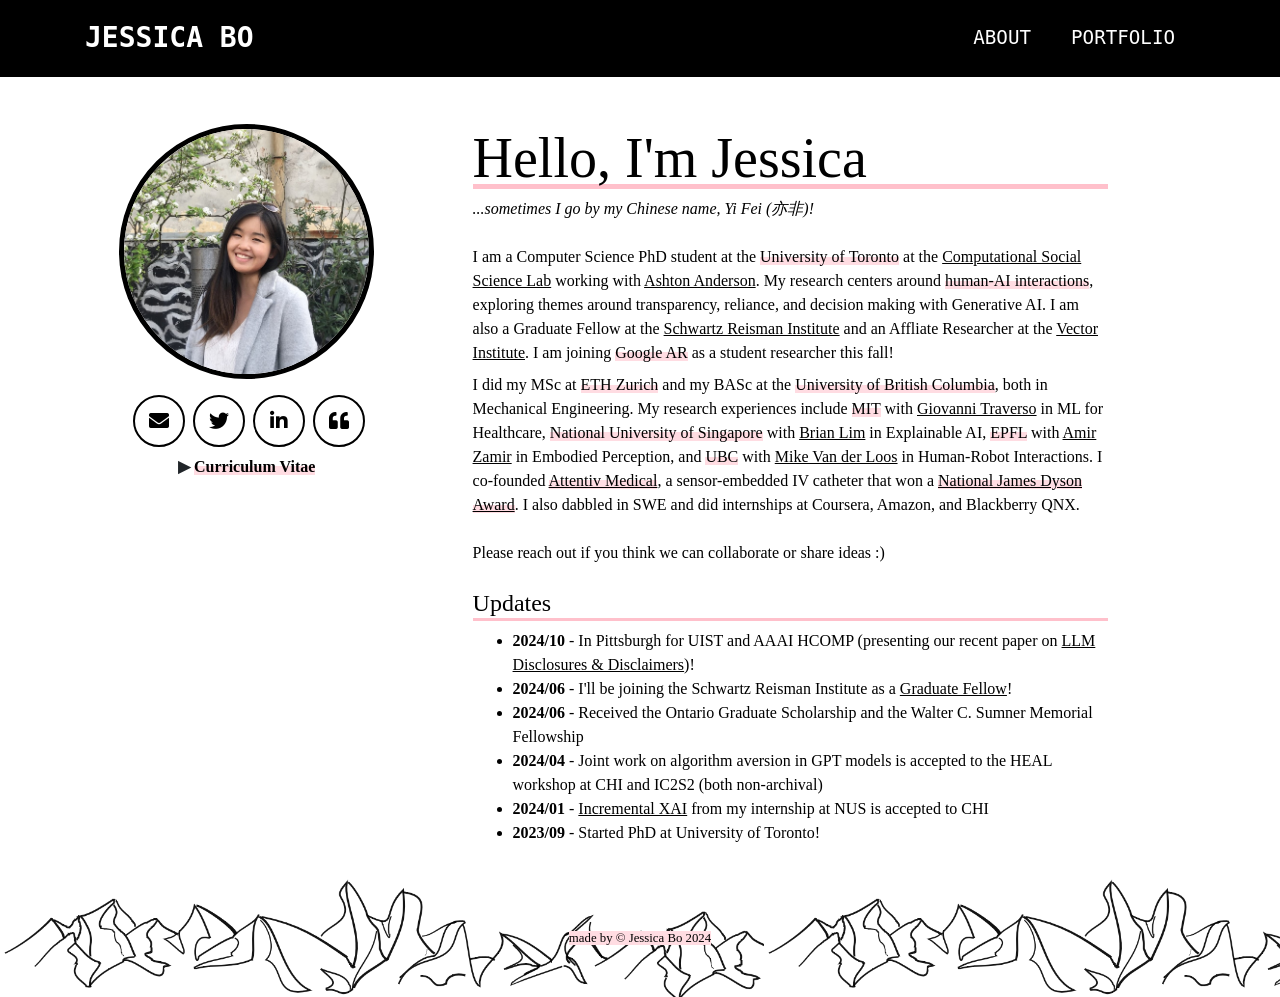
==== index.html @ 24fd4475 "adding HCOMP" ====
<!DOCTYPE html>
<html lang="en">

<head>

  <meta charset="utf-8">
  <meta name="viewport" content="width=device-width, initial-scale=1, shrink-to-fit=no">
  <meta property='og:title' content="Jessica Bo | Personal Website"/>
  <meta property='og:image' content="img/mountains_preview.png"/>

  <title>Jessica Bo</title>
  <meta content="" name="descriptison">
  <meta content="" name="keywords">

  <!-- Custom fonts for this theme -->
  <link href="vendor/fontawesome-free/css/all.min.css" rel="stylesheet" type="text/css">
  <link href="https://fonts.googleapis.com/css?family=Dosis:400,700" rel="stylesheet" type="text/css">
  <link href="https://fonts.googleapis.com/css?family=Montserrat:400,700" rel="stylesheet" type="text/css">
  <link href="https://fonts.googleapis.com/css?family=Lato:400,700,400italic,700italic" rel="stylesheet" type="text/css">

  <!-- Favicons -->
  <link rel="shortcut icon" href="favicon.ico" type="image/x-icon">
  <link rel="icon" href="favicon.ico" type="image/x-icon">

  <!-- Theme CSS -->
  <link href="css/freelancer.css" rel="stylesheet">

</head>

<body id="page-top">

  <!-- Navigation -->
  <nav class="navbar navbar-expand-lg bg-secondary text-uppercase fixed-top" id="mainNav">
    <div class="container">
      <a class="navbar-brand js-scroll-trigger" href="index.html">Jessica Bo</a>
      <button class="navbar-toggler navbar-toggler-right text-uppercase bg-secondary text-white rounded" type="button" data-toggle="collapse" data-target="#navbarResponsive" aria-controls="navbarResponsive" aria-expanded="false" aria-label="Toggle navigation">
        Menu
        <i class="fas fa-bars"></i>
      </button>
      <div class="collapse navbar-collapse" id="navbarResponsive">
        <ul class="navbar-nav ml-auto">
          <li class="nav-item mx-0 mx-lg-1">
            <a class="nav-link py-3 px-0 px-lg-3 rounded js-scroll-trigger large" href="index.html">About</a>
          </li>
          <li class="nav-item mx-0 mx-lg-1">
            <a class="nav-link py-3 px-0 px-lg-3 rounded js-scroll-trigger large" href="portfolio.html">Portfolio</a>
          </li>
        </ul>
      </div>
    </div>
  </nav>

  <!-- Masthead -->
  <header class="masthead bg-primary text-center">
    <div class="container">
      <div class="row">
        <div class="col-md-3 element">
          <!-- Masthead Avatar Image -->
          <img class="masthead-avatar img-fluid rounded-circle mb-2" src="img/jessica.JPG" alt="">

          <div class="mt-2 mb-1 text-center">
            <a class="btn btn-outline-primary btn-social ml-1 mb-1" href="mailto:jbo@cs.toronto.edu">
              <i class="fas fa-envelope"></i>
            </a>
            <a class="btn btn-outline-primary btn-social ml-1 mb-1" href="https://twitter.com/jbo_twt", target="blank">
              <i class="fab fa-fw fa-twitter"></i>
            </a>
            <a class="btn btn-outline-primary btn-social ml-1 mb-1" href="https://www.linkedin.com/in/jessica-bo/" target="_blank">
              <i class="fab fa-fw fa-linkedin-in"></i>
            </a>
            <a class="btn btn-outline-primary btn-social ml-1 mb-1" href="https://scholar.google.com/citations?user=fTKVUJsAAAAJ&hl=en" target="_blank">
              <i class="fa fa-quote-left"></i>
            </a>
<!--             <a class="btn btn-outline-primary btn-social ml-1 mb-1" href="https://github.com/jessica-bo" target="_blank">
              <i class="fab fa-github"></i>
            </a> -->
 <!--            <a class="btn btn-outline-primary btn-social ml-1 mb-1" href="https://www.youtube.com/channel/UCHhxFUDgcFTMIKTqSRzRgJA" target="_blank">
              <i class="fab fa-youtube"></i>
            </a> -->
          </div>

          <div class="mb-2 font-weight-bold"> ▶ 
            <a href="documents/Jessica_YiFei_Bo_CV.pdf" target="_blank">
              <highlight>Curriculum Vitae</highlight>
            </a>
          </div>

        </div>


        <div class="col-md-7 element text-left text-black">
          <h2 class="masthead-heading mt-2">Hello, I'm Jessica </h2>
          <p><i>...sometimes I go by my Chinese name, Yi Fei (亦非)!</i></p>

          <p class="mt-4"> I am a Computer Science PhD student at the <highlight>University of Toronto</highlight> at the <a href="https://csslab.cs.toronto.edu/" target="blank" class="font-underline">Computational Social Science Lab</a> working with <a href="https://www.cs.toronto.edu/~ashton/" target="_blank" class="font-underline">Ashton Anderson</a>. My research centers around <highlight>human-AI interactions</highlight>, exploring themes around transparency, reliance, and decision making with Generative AI. I am also a Graduate Fellow at the <a href="https://srinstitute.utoronto.ca/" target="blank" class="font-underline">Schwartz Reisman Institute</a> and an Affliate Researcher at the <a href="https://vectorinstitute.ai/" target="blank" class="font-underline">Vector Institute</a>. I am joining <highlight>Google AR</highlight> as a student researcher this fall!

          <p >I did my MSc at <highlight>ETH Zurich</highlight> and my BASc at the <highlight>University of British Columbia</highlight>, both in Mechanical Engineering. My research experiences include <highlight>MIT</highlight> with <a href="https://meche.mit.edu/people/faculty/cgt20@mit.edu" target="_blank" class="font-underline">Giovanni Traverso</a> in ML for Healthcare, <highlight>National University of Singapore</highlight> with <a href="https://www.brianlim.net/" target="_blank" class="font-underline">Brian Lim</a> in Explainable AI, <highlight>EPFL</highlight> with <a href="https://vilab.epfl.ch/" target="_blank" class="font-underline">Amir Zamir</a> in Embodied Perception, and <highlight>UBC</highlight> with <a href="https://caris.mech.ubc.ca/" class="font-underline">Mike Van der Loos</a> in Human-Robot Interactions. 
           I co-founded <a href="https://www.attentivmedical.com/" target="_blank" class="font-underline"><highlight>Attentiv Medical</highlight></a>, a sensor-embedded IV catheter that won a <a href="https://www.dysoncanada.ca/en/newsroom/overview/press-release/2020-james-dyson-award-winner" target="_blank" class="font-underline"><highlight>National James Dyson Award</highlight></a>. 
          I also dabbled in SWE and did internships at Coursera, Amazon, and Blackberry QNX.</p>

          <p class="mt-4"> Please reach out if you think we can collaborate or share ideas :)</p>


          <div>
            <h3 class="masthead-subheading mt-4">Updates</h3>
              <ul>
                <li><b>2024/10</b> - In Pittsburgh for UIST and AAAI HCOMP (presenting our recent paper on <a href="https://papers.ssrn.com/sol3/papers.cfm?abstract_id=4940162" target="blank" class="font-underline">LLM Disclosures & Disclaimers</a>)!</li>
                <li><b>2024/06</b> - I'll be joining the Schwartz Reisman Institute as a <a href="https://srinstitute.utoronto.ca/news/sri-announces-2024-fellowship-recipients" target="blank" class="font-underline">Graduate Fellow</a>!</li>
                <li><b>2024/06</b> - Received the Ontario Graduate Scholarship and the Walter C. Sumner Memorial Fellowship</li>
                <li><b>2024/04</b> - Joint work on algorithm aversion in GPT models is accepted to the HEAL workshop at CHI and IC2S2 (both non-archival)</li>
                <li><b>2024/01</b> - <a href="documents/incrementalXAI.pdf" target="_blank" class="font-underline">Incremental XAI</a> from my internship at NUS is accepted to CHI</li>
                <li><b>2023/09</b> - Started PhD at University of Toronto!</li>
              </ul>
          </div>

        </div>

      </div>
    </div>
  </header>

  <!-- Copyright Section -->
  <section class="copyright text-center">
    <div class="pt-5 pb-5" style="background-image: url('img/mountains.png'); background-size: contain, cover; background-repeat: repeat-x;">
      <small class="mt-5"><fulllight>made by © Jessica Bo 2024</fulllight></small>
    </div>
  </section>

  <!-- Bootstrap core JavaScript -->
  <script src="vendor/jquery/jquery.min.js"></script>
  <script src="vendor/bootstrap/js/bootstrap.bundle.min.js"></script>

  <!-- Plugin JavaScript -->
  <script src="vendor/jquery-easing/jquery.easing.min.js"></script>

  <!-- Custom scripts for this template -->
  <script src="js/freelancer.min.js"></script>

</body>

</html>
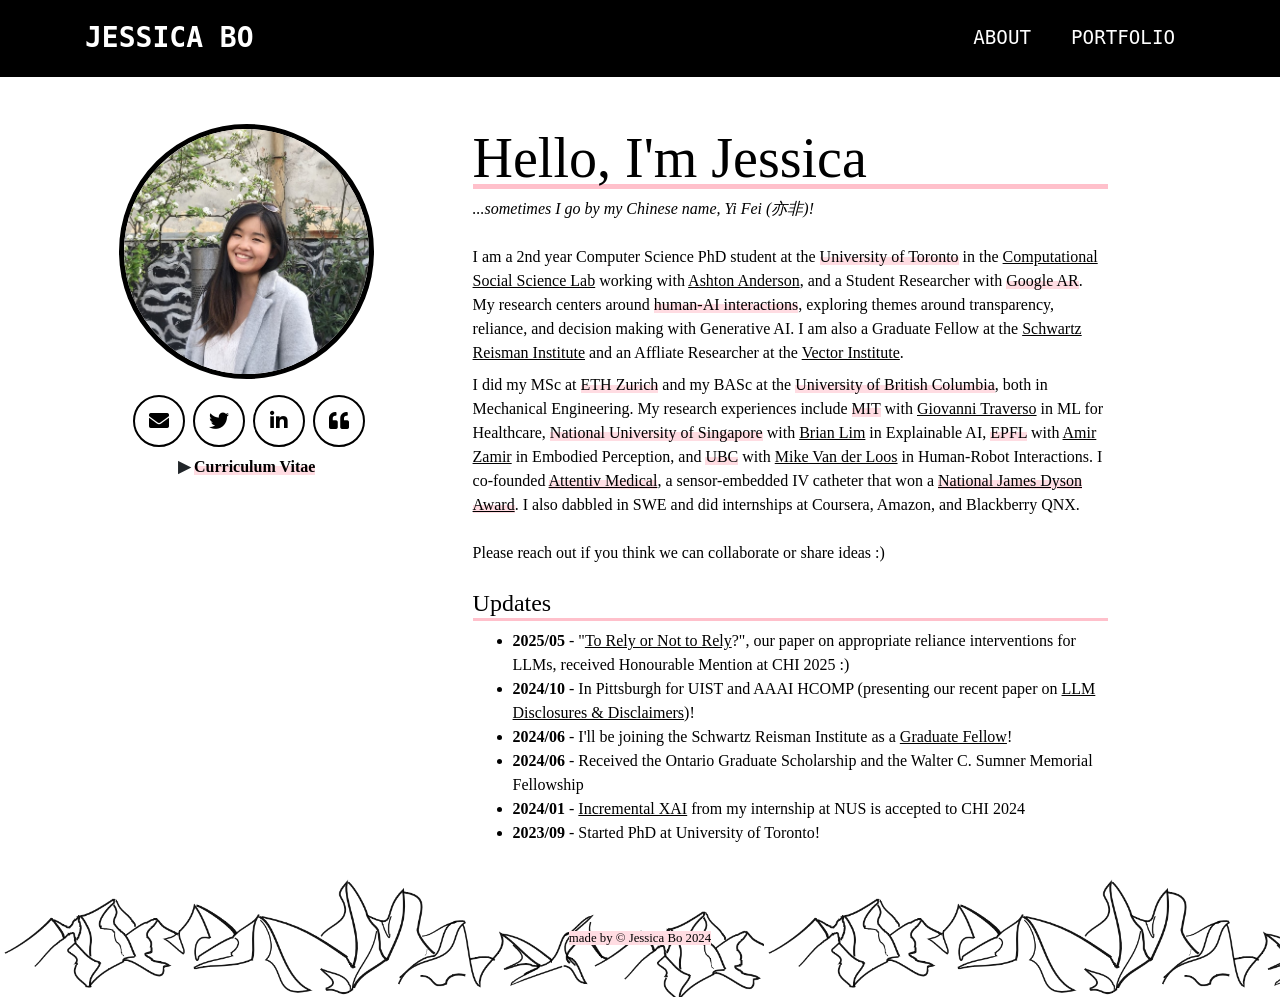
==== commit 2a176aa7: "CHI updates" ====
--- a/index.html
+++ b/index.html
@@ -92,7 +92,7 @@
           <h2 class="masthead-heading mt-2">Hello, I'm Jessica </h2>
           <p><i>...sometimes I go by my Chinese name, Yi Fei (亦非)!</i></p>
 
-          <p class="mt-4"> I am a Computer Science PhD student at the <highlight>University of Toronto</highlight> at the <a href="https://csslab.cs.toronto.edu/" target="blank" class="font-underline">Computational Social Science Lab</a> working with <a href="https://www.cs.toronto.edu/~ashton/" target="_blank" class="font-underline">Ashton Anderson</a>. My research centers around <highlight>human-AI interactions</highlight>, exploring themes around transparency, reliance, and decision making with Generative AI. I am also a Graduate Fellow at the <a href="https://srinstitute.utoronto.ca/" target="blank" class="font-underline">Schwartz Reisman Institute</a> and an Affliate Researcher at the <a href="https://vectorinstitute.ai/" target="blank" class="font-underline">Vector Institute</a>. I am joining <highlight>Google AR</highlight> as a student researcher this fall!
+          <p class="mt-4"> I am a 2nd year Computer Science PhD student at the <highlight>University of Toronto</highlight> in the <a href="https://csslab.cs.toronto.edu/" target="blank" class="font-underline">Computational Social Science Lab</a> working with <a href="https://www.cs.toronto.edu/~ashton/" target="_blank" class="font-underline">Ashton Anderson</a>, and a Student Researcher with <highlight>Google AR</highlight>. My research centers around <highlight>human-AI interactions</highlight>, exploring themes around transparency, reliance, and decision making with Generative AI. I am also a Graduate Fellow at the <a href="https://srinstitute.utoronto.ca/" target="blank" class="font-underline">Schwartz Reisman Institute</a> and an Affliate Researcher at the <a href="https://vectorinstitute.ai/" target="blank" class="font-underline">Vector Institute</a>. 
 
           <p >I did my MSc at <highlight>ETH Zurich</highlight> and my BASc at the <highlight>University of British Columbia</highlight>, both in Mechanical Engineering. My research experiences include <highlight>MIT</highlight> with <a href="https://meche.mit.edu/people/faculty/cgt20@mit.edu" target="_blank" class="font-underline">Giovanni Traverso</a> in ML for Healthcare, <highlight>National University of Singapore</highlight> with <a href="https://www.brianlim.net/" target="_blank" class="font-underline">Brian Lim</a> in Explainable AI, <highlight>EPFL</highlight> with <a href="https://vilab.epfl.ch/" target="_blank" class="font-underline">Amir Zamir</a> in Embodied Perception, and <highlight>UBC</highlight> with <a href="https://caris.mech.ubc.ca/" class="font-underline">Mike Van der Loos</a> in Human-Robot Interactions. 
            I co-founded <a href="https://www.attentivmedical.com/" target="_blank" class="font-underline"><highlight>Attentiv Medical</highlight></a>, a sensor-embedded IV catheter that won a <a href="https://www.dysoncanada.ca/en/newsroom/overview/press-release/2020-james-dyson-award-winner" target="_blank" class="font-underline"><highlight>National James Dyson Award</highlight></a>. 
@@ -104,11 +104,12 @@
           <div>
             <h3 class="masthead-subheading mt-4">Updates</h3>
               <ul>
+                <li><b>2025/05</b> - "<a href="https://arxiv.org/abs/2412.15584" target="blank" class="font-underline">To Rely or Not to Rely</a>?", our paper on appropriate reliance interventions for LLMs, received Honourable Mention at CHI 2025 :)</li>
                 <li><b>2024/10</b> - In Pittsburgh for UIST and AAAI HCOMP (presenting our recent paper on <a href="https://papers.ssrn.com/sol3/papers.cfm?abstract_id=4940162" target="blank" class="font-underline">LLM Disclosures & Disclaimers</a>)!</li>
                 <li><b>2024/06</b> - I'll be joining the Schwartz Reisman Institute as a <a href="https://srinstitute.utoronto.ca/news/sri-announces-2024-fellowship-recipients" target="blank" class="font-underline">Graduate Fellow</a>!</li>
                 <li><b>2024/06</b> - Received the Ontario Graduate Scholarship and the Walter C. Sumner Memorial Fellowship</li>
-                <li><b>2024/04</b> - Joint work on algorithm aversion in GPT models is accepted to the HEAL workshop at CHI and IC2S2 (both non-archival)</li>
-                <li><b>2024/01</b> - <a href="documents/incrementalXAI.pdf" target="_blank" class="font-underline">Incremental XAI</a> from my internship at NUS is accepted to CHI</li>
+                <!-- <li><b>2024/04</b> - Joint work on algorithm aversion in GPT models is accepted to the HEAL 2024 workshop at CHI and IC2S2 2024 (both non-archival)</li> -->
+                <li><b>2024/01</b> - <a href="documents/incrementalXAI.pdf" target="_blank" class="font-underline">Incremental XAI</a> from my internship at NUS is accepted to CHI 2024</li>
                 <li><b>2023/09</b> - Started PhD at University of Toronto!</li>
               </ul>
           </div>
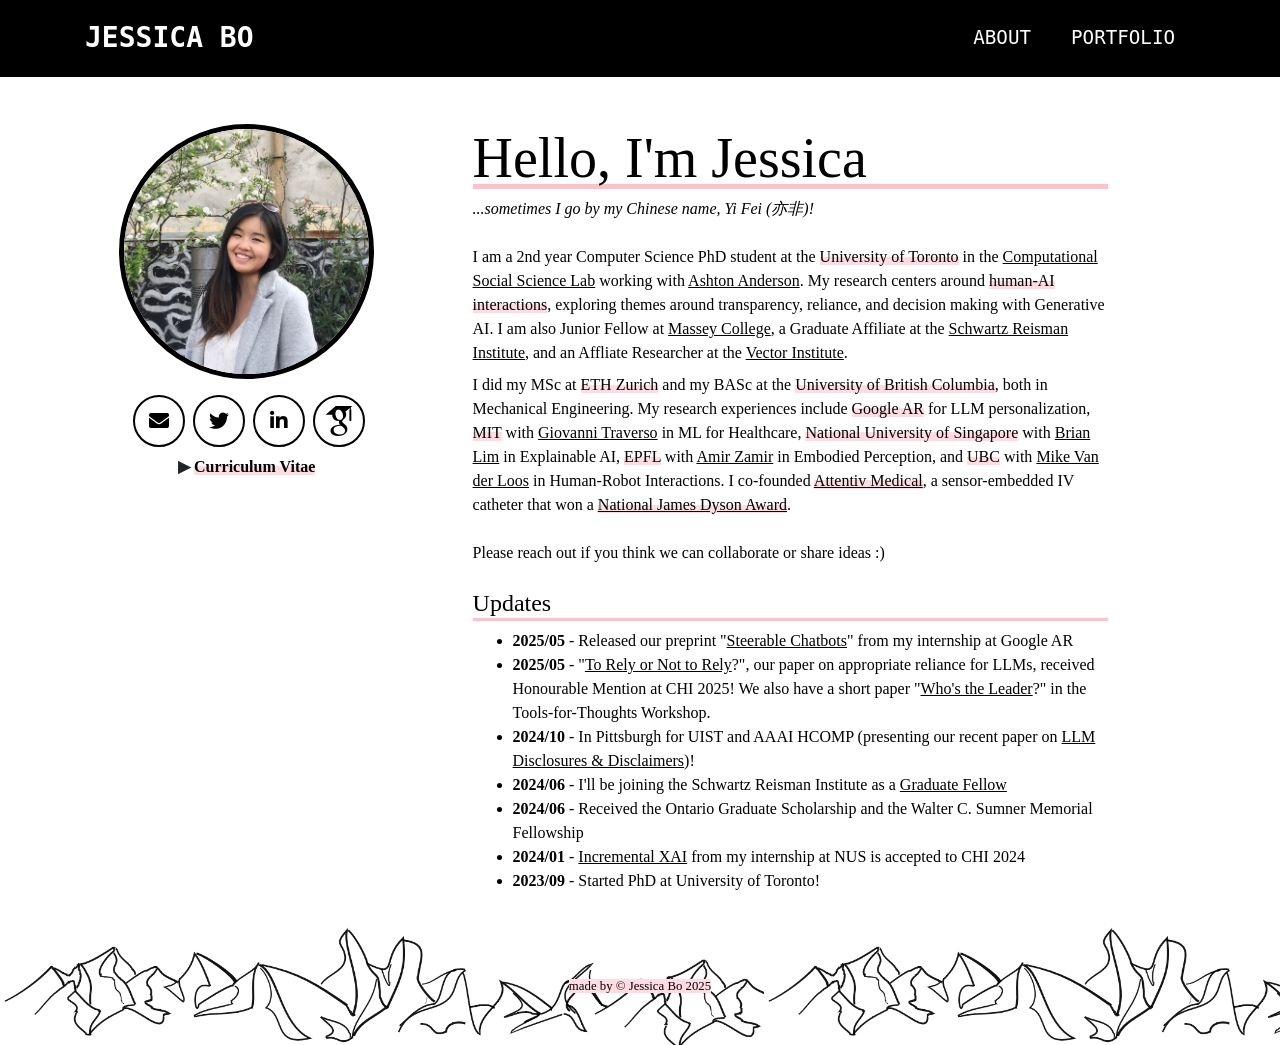
==== commit d66ca271: "spring cleanup" ====
--- a/index.html
+++ b/index.html
@@ -21,6 +21,7 @@
   <!-- Favicons -->
   <link rel="shortcut icon" href="favicon.ico" type="image/x-icon">
   <link rel="icon" href="favicon.ico" type="image/x-icon">
+  <link rel="stylesheet" href="assets/academicons-1.9.4/css/academicons.min.css"/>
 
   <!-- Theme CSS -->
   <link href="css/freelancer.css" rel="stylesheet">
@@ -68,8 +69,8 @@
             <a class="btn btn-outline-primary btn-social ml-1 mb-1" href="https://www.linkedin.com/in/jessica-bo/" target="_blank">
               <i class="fab fa-fw fa-linkedin-in"></i>
             </a>
-            <a class="btn btn-outline-primary btn-social ml-1 mb-1" href="https://scholar.google.com/citations?user=fTKVUJsAAAAJ&hl=en" target="_blank">
-              <i class="fa fa-quote-left"></i>
+            <a class="btn btn-outline-primary btn-social ml-1 mb-1" href="https://scholar.google.com/citations?user=fTKVUJsAAAAJ&hl=en" target="_blank"> 
+              <i class="ai ai-google-scholar ai-2x"></i>
             </a>
 <!--             <a class="btn btn-outline-primary btn-social ml-1 mb-1" href="https://github.com/jessica-bo" target="_blank">
               <i class="fab fa-github"></i>
@@ -91,12 +92,10 @@
         <div class="col-md-7 element text-left text-black">
           <h2 class="masthead-heading mt-2">Hello, I'm Jessica </h2>
           <p><i>...sometimes I go by my Chinese name, Yi Fei (亦非)!</i></p>
+          <p class="mt-4"> I am a 2nd year Computer Science PhD student at the <highlight>University of Toronto</highlight> in the <a href="https://csslab.cs.toronto.edu/" target="blank" class="font-underline">Computational Social Science Lab</a> working with <a href="https://www.cs.toronto.edu/~ashton/" target="_blank" class="font-underline">Ashton Anderson</a>. My research centers around <highlight>human-AI interactions</highlight>, exploring themes around transparency, reliance, and decision making with Generative AI. I am also Junior Fellow at <a href="https://www.masseycollege.ca/" target="blank" class="font-underline">Massey College</a>, a Graduate Affiliate at the <a href="https://srinstitute.utoronto.ca/" target="blank" class="font-underline">Schwartz Reisman Institute</a>, and an Affliate Researcher at the <a href="https://vectorinstitute.ai/" target="blank" class="font-underline">Vector Institute</a>. 
 
-          <p class="mt-4"> I am a 2nd year Computer Science PhD student at the <highlight>University of Toronto</highlight> in the <a href="https://csslab.cs.toronto.edu/" target="blank" class="font-underline">Computational Social Science Lab</a> working with <a href="https://www.cs.toronto.edu/~ashton/" target="_blank" class="font-underline">Ashton Anderson</a>, and a Student Researcher with <highlight>Google AR</highlight>. My research centers around <highlight>human-AI interactions</highlight>, exploring themes around transparency, reliance, and decision making with Generative AI. I am also a Graduate Fellow at the <a href="https://srinstitute.utoronto.ca/" target="blank" class="font-underline">Schwartz Reisman Institute</a> and an Affliate Researcher at the <a href="https://vectorinstitute.ai/" target="blank" class="font-underline">Vector Institute</a>. 
-
-          <p >I did my MSc at <highlight>ETH Zurich</highlight> and my BASc at the <highlight>University of British Columbia</highlight>, both in Mechanical Engineering. My research experiences include <highlight>MIT</highlight> with <a href="https://meche.mit.edu/people/faculty/cgt20@mit.edu" target="_blank" class="font-underline">Giovanni Traverso</a> in ML for Healthcare, <highlight>National University of Singapore</highlight> with <a href="https://www.brianlim.net/" target="_blank" class="font-underline">Brian Lim</a> in Explainable AI, <highlight>EPFL</highlight> with <a href="https://vilab.epfl.ch/" target="_blank" class="font-underline">Amir Zamir</a> in Embodied Perception, and <highlight>UBC</highlight> with <a href="https://caris.mech.ubc.ca/" class="font-underline">Mike Van der Loos</a> in Human-Robot Interactions. 
+          <p >I did my MSc at <highlight>ETH Zurich</highlight> and my BASc at the <highlight>University of British Columbia</highlight>, both in Mechanical Engineering. My research experiences include <highlight>Google AR</highlight> for LLM personalization, <highlight>MIT</highlight> with <a href="https://meche.mit.edu/people/faculty/cgt20@mit.edu" target="_blank" class="font-underline">Giovanni Traverso</a> in ML for Healthcare, <highlight>National University of Singapore</highlight> with <a href="https://www.brianlim.net/" target="_blank" class="font-underline">Brian Lim</a> in Explainable AI, <highlight>EPFL</highlight> with <a href="https://vilab.epfl.ch/" target="_blank" class="font-underline">Amir Zamir</a> in Embodied Perception, and <highlight>UBC</highlight> with <a href="https://caris.mech.ubc.ca/" class="font-underline">Mike Van der Loos</a> in Human-Robot Interactions. 
            I co-founded <a href="https://www.attentivmedical.com/" target="_blank" class="font-underline"><highlight>Attentiv Medical</highlight></a>, a sensor-embedded IV catheter that won a <a href="https://www.dysoncanada.ca/en/newsroom/overview/press-release/2020-james-dyson-award-winner" target="_blank" class="font-underline"><highlight>National James Dyson Award</highlight></a>. 
-          I also dabbled in SWE and did internships at Coursera, Amazon, and Blackberry QNX.</p>
 
           <p class="mt-4"> Please reach out if you think we can collaborate or share ideas :)</p>
 
@@ -104,9 +103,10 @@
           <div>
             <h3 class="masthead-subheading mt-4">Updates</h3>
               <ul>
-                <li><b>2025/05</b> - "<a href="https://arxiv.org/abs/2412.15584" target="blank" class="font-underline">To Rely or Not to Rely</a>?", our paper on appropriate reliance interventions for LLMs, received Honourable Mention at CHI 2025 :)</li>
+                <li><b>2025/05</b> - Released our preprint "<a href="https://arxiv.org/abs/2505.04260" target="blank" class="font-underline">Steerable Chatbots</a>" from my internship at Google AR</li>
+                <li><b>2025/05</b> - "<a href="https://arxiv.org/abs/2412.15584" target="blank" class="font-underline">To Rely or Not to Rely</a>?", our paper on appropriate reliance for LLMs, received Honourable Mention at CHI 2025! We also have a short paper "<a href="https://arxiv.org/pdf/2505.08063" target="blank" class="font-underline">Who's the Leader</a>?" in the Tools-for-Thoughts Workshop.</li>
                 <li><b>2024/10</b> - In Pittsburgh for UIST and AAAI HCOMP (presenting our recent paper on <a href="https://papers.ssrn.com/sol3/papers.cfm?abstract_id=4940162" target="blank" class="font-underline">LLM Disclosures & Disclaimers</a>)!</li>
-                <li><b>2024/06</b> - I'll be joining the Schwartz Reisman Institute as a <a href="https://srinstitute.utoronto.ca/news/sri-announces-2024-fellowship-recipients" target="blank" class="font-underline">Graduate Fellow</a>!</li>
+                <li><b>2024/06</b> - I'll be joining the Schwartz Reisman Institute as a <a href="https://srinstitute.utoronto.ca/news/sri-announces-2024-fellowship-recipients" target="blank" class="font-underline">Graduate Fellow</a></li>
                 <li><b>2024/06</b> - Received the Ontario Graduate Scholarship and the Walter C. Sumner Memorial Fellowship</li>
                 <!-- <li><b>2024/04</b> - Joint work on algorithm aversion in GPT models is accepted to the HEAL 2024 workshop at CHI and IC2S2 2024 (both non-archival)</li> -->
                 <li><b>2024/01</b> - <a href="documents/incrementalXAI.pdf" target="_blank" class="font-underline">Incremental XAI</a> from my internship at NUS is accepted to CHI 2024</li>
@@ -123,7 +123,7 @@
   <!-- Copyright Section -->
   <section class="copyright text-center">
     <div class="pt-5 pb-5" style="background-image: url('img/mountains.png'); background-size: contain, cover; background-repeat: repeat-x;">
-      <small class="mt-5"><fulllight>made by © Jessica Bo 2024</fulllight></small>
+      <small class="mt-5"><fulllight>made by © Jessica Bo 2025</fulllight></small>
     </div>
   </section>
 
--- a/assets/academicons-1.9.4/css/academicons.min.css
+++ b/assets/academicons-1.9.4/css/academicons.min.css
@@ -0,0 +1 @@
+ @font-face {font-family: 'Academicons';font-style: normal;font-weight: 400;font-display: block;src:url('../fonts/academicons.eot');src:url('../fonts/academicons.eot') format('embedded-opentype'), url('../fonts/academicons.ttf') format('truetype'), url('../fonts/academicons.woff') format('woff'), url('../fonts/academicons.svg') format('svg');}.ai {font-family: 'Academicons';font-weight: 400;-moz-osx-font-smoothing: grayscale;-webkit-font-smoothing: antialiased;display: inline-block;font-style: normal;font-variant: normal;text-rendering: auto;line-height: 1;}.ai-academia:before {content: "\e9af";}.ai-academia-square:before {content: "\e93d";}.ai-acclaim:before {content: "\e92e";}.ai-acclaim-square:before {content: "\e93a";}.ai-acm:before {content: "\e93c";}.ai-acm-square:before {content: "\e95d";}.ai-acmdl:before {content: "\e96a";}.ai-acmdl-square:before {content: "\e9d3";}.ai-ads:before {content: "\e9cb";}.ai-ads-square:before {content: "\e94a";}.ai-africarxiv:before {content: "\e91b";}.ai-africarxiv-square:before {content: "\e90b";}.ai-archive:before {content: "\e955";}.ai-archive-square:before {content: "\e956";}.ai-arxiv:before {content: "\e974";}.ai-arxiv-square:before {content: "\e9a6";}.ai-biorxiv:before {content: "\e9a2";}.ai-biorxiv-square:before {content: "\e98b";}.ai-ceur:before {content: "\e96d";}.ai-ceur-square:before {content: "\e92f";}.ai-ciencia-vitae:before {content: "\e912";}.ai-ciencia-vitae-square:before {content: "\e913";}.ai-clarivate:before {content: "\e924";}.ai-clarivate-square:before {content: "\e925";}.ai-closed-access:before {content: "\e942";}.ai-closed-access-square:before {content: "\e943";}.ai-conversation:before {content: "\e94c";}.ai-conversation-square:before {content: "\e915";}.ai-coursera:before {content: "\e95f";}.ai-coursera-square:before {content: "\e97f";}.ai-crossref:before {content: "\e918";}.ai-crossref-square:before {content: "\e919";}.ai-cv:before {content: "\e9a5";}.ai-cv-square:before {content: "\e90a";}.ai-datacite:before {content: "\e91c";}.ai-datacite-square:before {content: "\e91d";}.ai-dataverse:before {content: "\e9f7";}.ai-dataverse-square:before {content: "\e9e4";}.ai-dblp:before {content: "\e94f";}.ai-dblp-square:before {content: "\e93f";}.ai-depsy:before {content: "\e97a";}.ai-depsy-square:before {content: "\e94b";}.ai-doi:before {content: "\e97e";}.ai-doi-square:before {content: "\e98f";}.ai-dryad:before {content: "\e97c";}.ai-dryad-square:before {content: "\e98c";}.ai-elsevier:before {content: "\e961";}.ai-elsevier-square:before {content: "\e910";}.ai-figshare:before {content: "\e981";}.ai-figshare-square:before {content: "\e9e7";}.ai-google-scholar:before {content: "\e9d4";}.ai-google-scholar-square:before {content: "\e9f9";}.ai-hal:before {content: "\e92c";}.ai-hal-square:before {content: "\e92d";}.ai-hypothesis:before {content: "\e95a";}.ai-hypothesis-square:before {content: "\e95b";}.ai-ideas-repec:before {content: "\e9ed";}.ai-ideas-repec-square:before {content: "\e9f8";}.ai-ieee:before {content: "\e929";}.ai-ieee-square:before {content: "\e9b9";}.ai-impactstory:before {content: "\e9cf";}.ai-impactstory-square:before {content: "\e9aa";}.ai-inaturalist:before {content: "\e900";}.ai-inaturalist-square:before {content: "\e901";}.ai-inpn:before {content: "\e902";}.ai-inpn-square:before {content: "\e903";}.ai-inspire:before {content: "\e9e9";}.ai-inspire-square:before {content: "\e9fe";}.ai-isidore:before {content: "\e936";}.ai-isidore-square:before {content: "\e954";}.ai-isni:before {content: "\e957";}.ai-isni-square:before {content: "\e958";}.ai-jstor:before {content: "\e938";}.ai-jstor-square:before {content: "\e944";}.ai-lattes:before {content: "\e9b3";}.ai-lattes-square:before {content: "\e99c";}.ai-mathoverflow:before {content: "\e9f6";}.ai-mathoverflow-square:before {content: "\e97b";}.ai-mendeley:before {content: "\e9f0";}.ai-mendeley-square:before {content: "\e9f3";}.ai-moodle:before {content: "\e907";}.ai-moodle-square:before {content: "\e908";}.ai-mtmt:before {content: "\e950";}.ai-mtmt-square:before {content: "\e951";}.ai-nakala:before {content: "\e940";}.ai-nakala-square:before {content: "\e941";}.ai-obp:before {content: "\e92a";}.ai-obp-square:before {content: "\e92b";}.ai-open-access:before {content: "\e939";}.ai-open-access-square:before {content: "\e9f4";}.ai-open-data:before {content: "\e966";}.ai-open-data-square:before {content: "\e967";}.ai-open-materials:before {content: "\e968";}.ai-open-materials-square:before {content: "\e969";}.ai-openedition:before {content: "\e946";}.ai-openedition-square:before {content: "\e947";}.ai-orcid:before {content: "\e9d9";}.ai-orcid-square:before {content: "\e9c3";}.ai-osf:before {content: "\e9ef";}.ai-osf-square:before {content: "\e931";}.ai-overleaf:before {content: "\e914";}.ai-overleaf-square:before {content: "\e98d";}.ai-philpapers:before {content: "\e98a";}.ai-philpapers-square:before {content: "\e96f";}.ai-piazza:before {content: "\e99a";}.ai-piazza-square:before {content: "\e90c";}.ai-preregistered:before {content: "\e906";}.ai-preregistered-square:before {content: "\e96b";}.ai-protocols:before {content: "\e952";}.ai-protocols-square:before {content: "\e953";}.ai-psyarxiv:before {content: "\e90e";}.ai-psyarxiv-square:before {content: "\e90f";}.ai-publons:before {content: "\e937";}.ai-publons-square:before {content: "\e94e";}.ai-pubmed:before {content: "\e99f";}.ai-pubmed-square:before {content: "\e97d";}.ai-pubpeer:before {content: "\e922";}.ai-pubpeer-square:before {content: "\e923";}.ai-researcherid:before {content: "\e91a";}.ai-researcherid-square:before {content: "\e95c";}.ai-researchgate:before {content: "\e95e";}.ai-researchgate-square:before {content: "\e99e";}.ai-ror:before {content: "\e948";}.ai-ror-square:before {content: "\e949";}.ai-sci-hub:before {content: "\e959";}.ai-sci-hub-square:before {content: "\e905";}.ai-scirate:before {content: "\e98e";}.ai-scirate-square:before {content: "\e99d";}.ai-scopus:before {content: "\e91e";}.ai-scopus-square:before {content: "\e91f";}.ai-semantic-scholar:before {content: "\e96e";}.ai-semantic-scholar-square:before {content: "\e96c";}.ai-springer:before {content: "\e928";}.ai-springer-square:before {content: "\e99b";}.ai-ssrn:before {content: "\e916";}.ai-ssrn-square:before {content: "\e917";}.ai-stackoverflow:before {content: "\e920";}.ai-stackoverflow-square:before {content: "\e921";}.ai-viaf:before {content: "\e933";}.ai-viaf-square:before {content: "\e934";}.ai-wiley:before {content: "\e926";}.ai-wiley-square:before {content: "\e927";}.ai-zenodo:before {content: "\e911";}.ai-zotero:before {content: "\e962";}.ai-zotero-square:before {content: "\e932";}.ai-lg {font-size: 1.33333em;line-height: 0.75em;vertical-align: -.0667em;}.ai-xs {font-size: .75em;}.ai-sm {font-size: .875em;}.ai-1x {font-size: 1em;}.ai-2x {font-size: 2em;}.ai-3x {font-size: 3em;}.ai-4x {font-size: 4em;}.ai-5x {font-size: 5em;}.ai-6x {font-size: 6em;}.ai-7x {font-size: 7em;}.ai-8x {font-size: 8em;}.ai-9x {font-size: 9em;}.ai-10x {font-size: 10em;}.ai-fw {text-align: center;width: 1.25em;}.ai-ul {list-style-type: none;margin-left: 2.5em;padding-left: 0;}.ai-ul > li {position: relative;}.ai-li {left: -2em;position: absolute;text-align: center;width: 2em;line-height: inherit;}.ai-border {border: solid 0.08em #eee;border-radius: .1em;padding: .2em .25em .15em;}.ai-pull-left {float: left;}.ai-pull-right {float: right;}.ai.ai-pull-left {margin-right: .3em;}.ai.ai-pull-right {margin-right: .3em;}.ai-stack {display: inline-block;height: 2em;line-height: 2em;position: relative;vertical-align: middle;width: 2.5em;}.ai-stack-1x, .ai-stack-2x {left: 0;position: absolute;text-align: center;width: 100%;}.ai-stack-1x {line-height: inherit;}.ai-stack-2x {font-size: 2em;}.ai-inverse {color: #fff;}
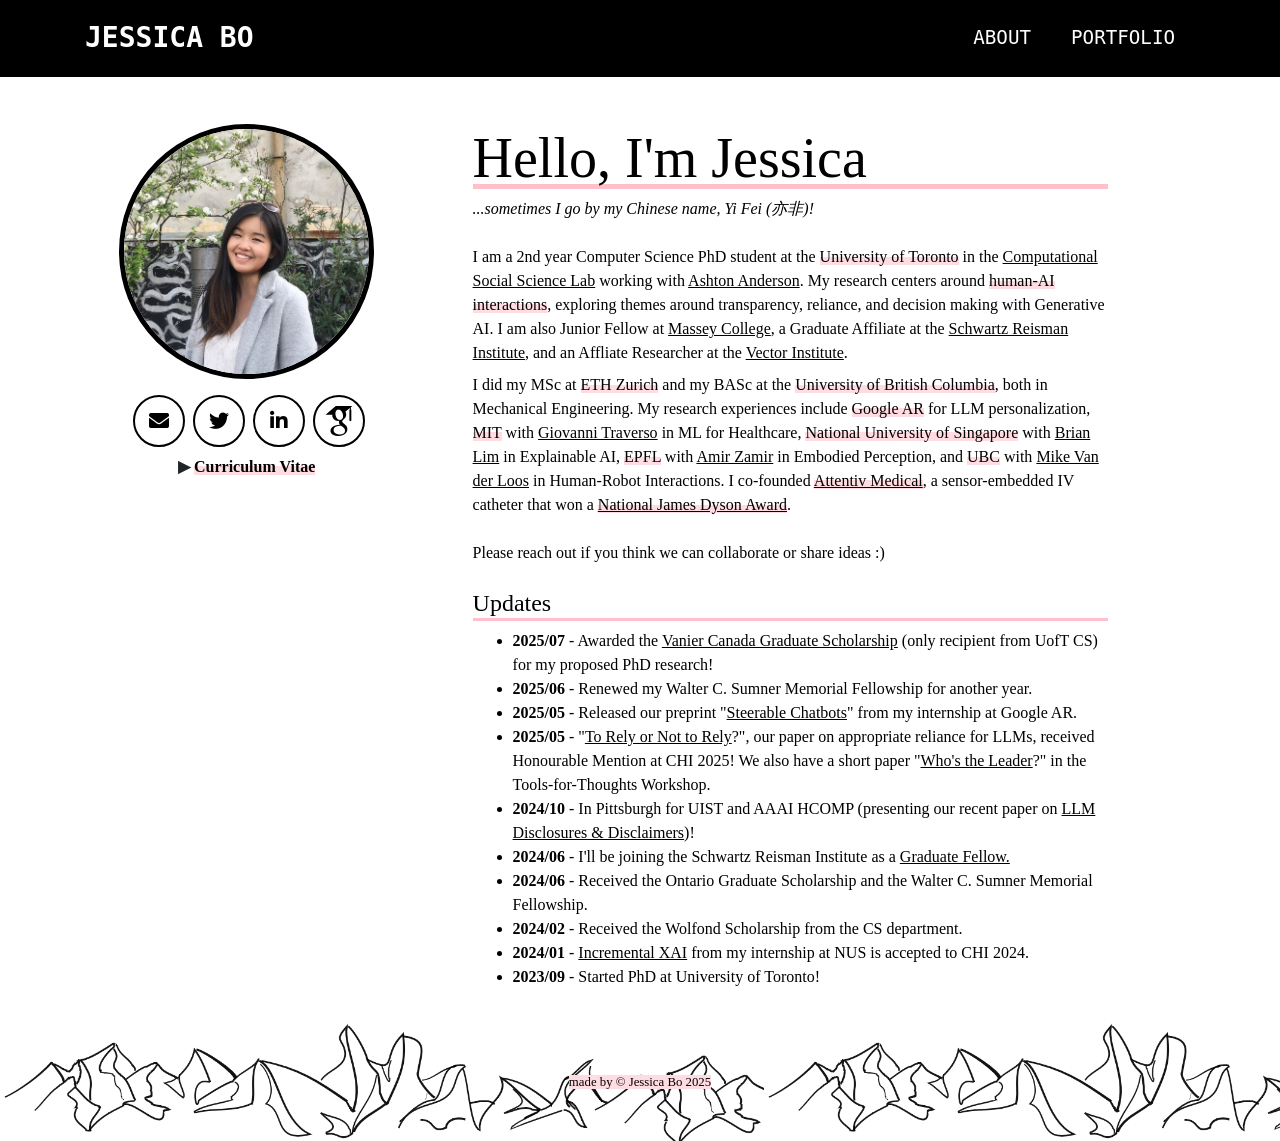
==== commit 0b60515a: "vanier update" ====
--- a/index.html
+++ b/index.html
@@ -103,13 +103,15 @@
           <div>
             <h3 class="masthead-subheading mt-4">Updates</h3>
               <ul>
-                <li><b>2025/05</b> - Released our preprint "<a href="https://arxiv.org/abs/2505.04260" target="blank" class="font-underline">Steerable Chatbots</a>" from my internship at Google AR</li>
+                <li><b>2025/07</b> - Awarded the <a href="https://vanier.gc.ca/en/scholar_search-chercheur_recherche_2025.html" target="blank" class="font-underline">Vanier Canada Graduate Scholarship</a> (only recipient from UofT CS) for my proposed PhD research!</li>
+                <li><b>2025/06</b> - Renewed my Walter C. Sumner Memorial Fellowship for another year.</li>
+                <li><b>2025/05</b> - Released our preprint "<a href="https://arxiv.org/abs/2505.04260" target="blank" class="font-underline">Steerable Chatbots</a>" from my internship at Google AR.</li>
                 <li><b>2025/05</b> - "<a href="https://arxiv.org/abs/2412.15584" target="blank" class="font-underline">To Rely or Not to Rely</a>?", our paper on appropriate reliance for LLMs, received Honourable Mention at CHI 2025! We also have a short paper "<a href="https://arxiv.org/pdf/2505.08063" target="blank" class="font-underline">Who's the Leader</a>?" in the Tools-for-Thoughts Workshop.</li>
                 <li><b>2024/10</b> - In Pittsburgh for UIST and AAAI HCOMP (presenting our recent paper on <a href="https://papers.ssrn.com/sol3/papers.cfm?abstract_id=4940162" target="blank" class="font-underline">LLM Disclosures & Disclaimers</a>)!</li>
-                <li><b>2024/06</b> - I'll be joining the Schwartz Reisman Institute as a <a href="https://srinstitute.utoronto.ca/news/sri-announces-2024-fellowship-recipients" target="blank" class="font-underline">Graduate Fellow</a></li>
-                <li><b>2024/06</b> - Received the Ontario Graduate Scholarship and the Walter C. Sumner Memorial Fellowship</li>
-                <!-- <li><b>2024/04</b> - Joint work on algorithm aversion in GPT models is accepted to the HEAL 2024 workshop at CHI and IC2S2 2024 (both non-archival)</li> -->
-                <li><b>2024/01</b> - <a href="documents/incrementalXAI.pdf" target="_blank" class="font-underline">Incremental XAI</a> from my internship at NUS is accepted to CHI 2024</li>
+                <li><b>2024/06</b> - I'll be joining the Schwartz Reisman Institute as a <a href="https://srinstitute.utoronto.ca/news/sri-announces-2024-fellowship-recipients" target="blank" class="font-underline">Graduate Fellow.</a></li>
+                <li><b>2024/06</b> - Received the Ontario Graduate Scholarship and the Walter C. Sumner Memorial Fellowship.</li>
+                <li><b>2024/02</b> - Received the Wolfond Scholarship from the CS department.</li>
+                <li><b>2024/01</b> - <a href="documents/incrementalXAI.pdf" target="_blank" class="font-underline">Incremental XAI</a> from my internship at NUS is accepted to CHI 2024.</li>
                 <li><b>2023/09</b> - Started PhD at University of Toronto!</li>
               </ul>
           </div>
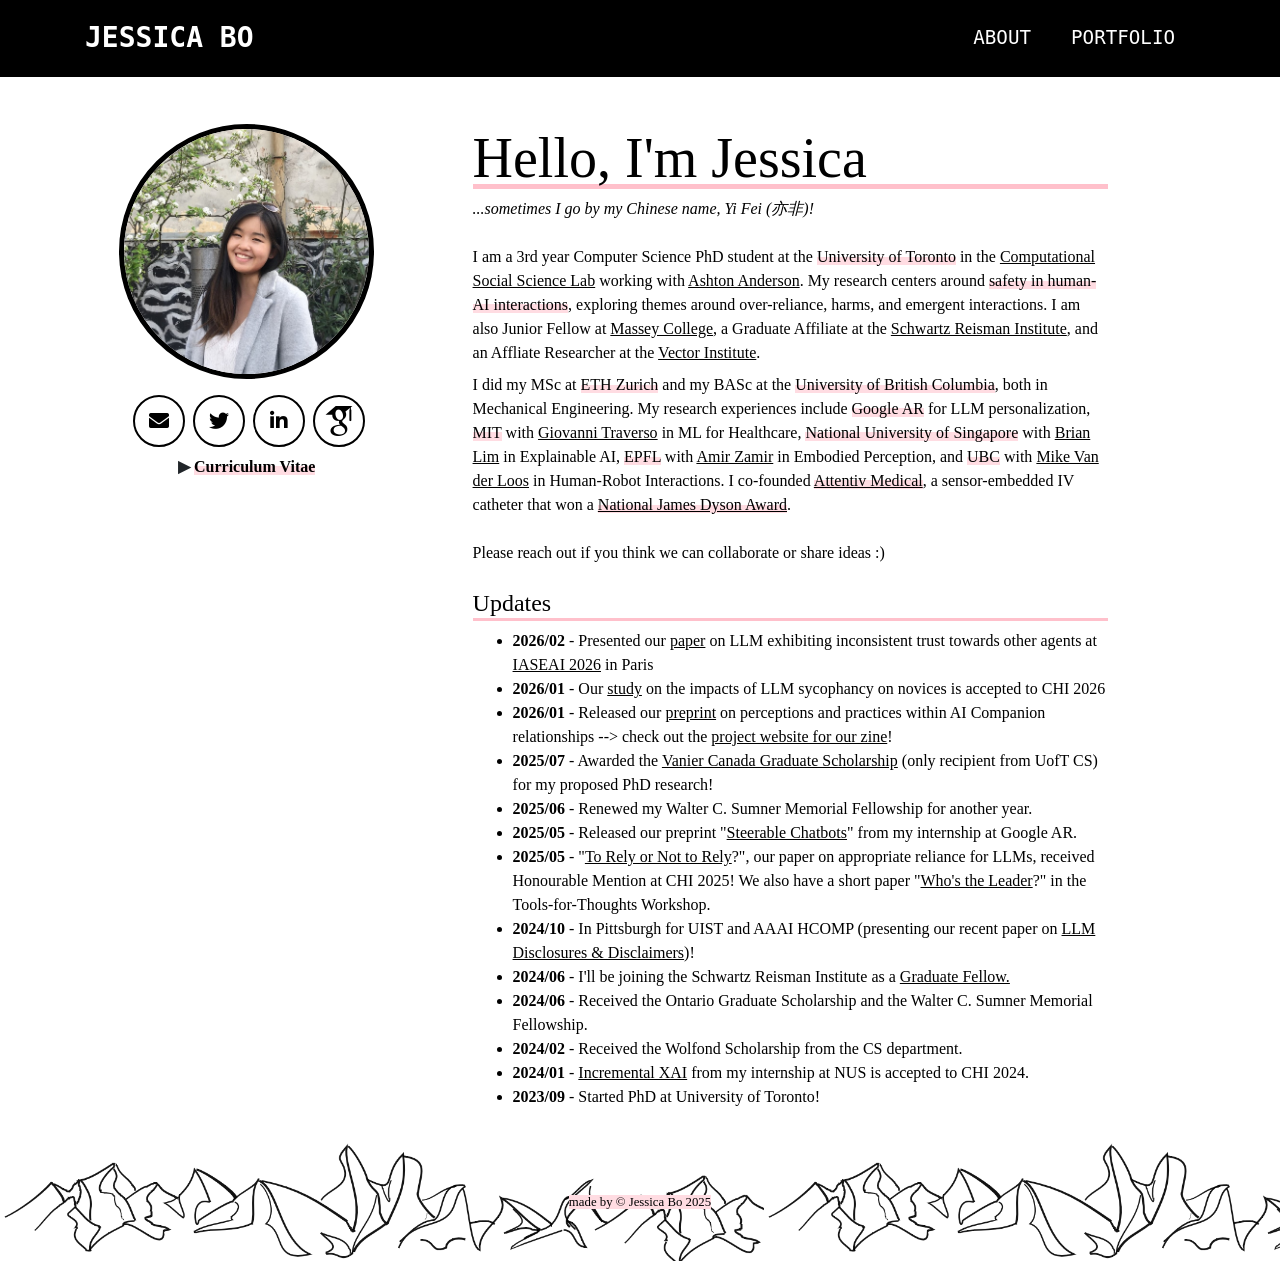
==== commit 863dc616: "iaseai update" ====
--- a/index.html
+++ b/index.html
@@ -92,7 +92,7 @@
         <div class="col-md-7 element text-left text-black">
           <h2 class="masthead-heading mt-2">Hello, I'm Jessica </h2>
           <p><i>...sometimes I go by my Chinese name, Yi Fei (亦非)!</i></p>
-          <p class="mt-4"> I am a 2nd year Computer Science PhD student at the <highlight>University of Toronto</highlight> in the <a href="https://csslab.cs.toronto.edu/" target="blank" class="font-underline">Computational Social Science Lab</a> working with <a href="https://www.cs.toronto.edu/~ashton/" target="_blank" class="font-underline">Ashton Anderson</a>. My research centers around <highlight>human-AI interactions</highlight>, exploring themes around transparency, reliance, and decision making with Generative AI. I am also Junior Fellow at <a href="https://www.masseycollege.ca/" target="blank" class="font-underline">Massey College</a>, a Graduate Affiliate at the <a href="https://srinstitute.utoronto.ca/" target="blank" class="font-underline">Schwartz Reisman Institute</a>, and an Affliate Researcher at the <a href="https://vectorinstitute.ai/" target="blank" class="font-underline">Vector Institute</a>. 
+          <p class="mt-4"> I am a 3rd year Computer Science PhD student at the <highlight>University of Toronto</highlight> in the <a href="https://csslab.cs.toronto.edu/" target="blank" class="font-underline">Computational Social Science Lab</a> working with <a href="https://www.cs.toronto.edu/~ashton/" target="_blank" class="font-underline">Ashton Anderson</a>. My research centers around <highlight>safety in human-AI interactions</highlight>, exploring themes around over-reliance, harms, and emergent interactions. I am also Junior Fellow at <a href="https://www.masseycollege.ca/" target="blank" class="font-underline">Massey College</a>, a Graduate Affiliate at the <a href="https://srinstitute.utoronto.ca/" target="blank" class="font-underline">Schwartz Reisman Institute</a>, and an Affliate Researcher at the <a href="https://vectorinstitute.ai/" target="blank" class="font-underline">Vector Institute</a>. 
 
           <p >I did my MSc at <highlight>ETH Zurich</highlight> and my BASc at the <highlight>University of British Columbia</highlight>, both in Mechanical Engineering. My research experiences include <highlight>Google AR</highlight> for LLM personalization, <highlight>MIT</highlight> with <a href="https://meche.mit.edu/people/faculty/cgt20@mit.edu" target="_blank" class="font-underline">Giovanni Traverso</a> in ML for Healthcare, <highlight>National University of Singapore</highlight> with <a href="https://www.brianlim.net/" target="_blank" class="font-underline">Brian Lim</a> in Explainable AI, <highlight>EPFL</highlight> with <a href="https://vilab.epfl.ch/" target="_blank" class="font-underline">Amir Zamir</a> in Embodied Perception, and <highlight>UBC</highlight> with <a href="https://caris.mech.ubc.ca/" class="font-underline">Mike Van der Loos</a> in Human-Robot Interactions. 
            I co-founded <a href="https://www.attentivmedical.com/" target="_blank" class="font-underline"><highlight>Attentiv Medical</highlight></a>, a sensor-embedded IV catheter that won a <a href="https://www.dysoncanada.ca/en/newsroom/overview/press-release/2020-james-dyson-award-winner" target="_blank" class="font-underline"><highlight>National James Dyson Award</highlight></a>. 
@@ -103,6 +103,9 @@
           <div>
             <h3 class="masthead-subheading mt-4">Updates</h3>
               <ul>
+                <li><b>2026/02</b> - Presented our <a href="https://arxiv.org/abs/2602.22070" target="blank" class="font-underline">paper</a> on LLM exhibiting inconsistent trust towards other agents at <a href="iaseai.org/our-programs/iaseai26" target="blank" class="font-underline">IASEAI 2026</a> in Paris</li>
+                <li><b>2026/01</b> - Our <a href="https://arxiv.org/abs/2510.03667" target="blank" class="font-underline">study</a> on the impacts of LLM sycophancy on novices is accepted to CHI 2026 </li>
+                <li><b>2026/01</b> - Released our <a href="https://arxiv.org/abs/2601.13188" target="blank" class="font-underline">preprint</a> on perceptions and practices within AI Companion relationships --> check out the <a href="https://zxnnic.github.io/ai-companion" target="blank" class="font-underline">project website for our zine</a>!</li>
                 <li><b>2025/07</b> - Awarded the <a href="https://vanier.gc.ca/en/scholar_search-chercheur_recherche_2025.html" target="blank" class="font-underline">Vanier Canada Graduate Scholarship</a> (only recipient from UofT CS) for my proposed PhD research!</li>
                 <li><b>2025/06</b> - Renewed my Walter C. Sumner Memorial Fellowship for another year.</li>
                 <li><b>2025/05</b> - Released our preprint "<a href="https://arxiv.org/abs/2505.04260" target="blank" class="font-underline">Steerable Chatbots</a>" from my internship at Google AR.</li>
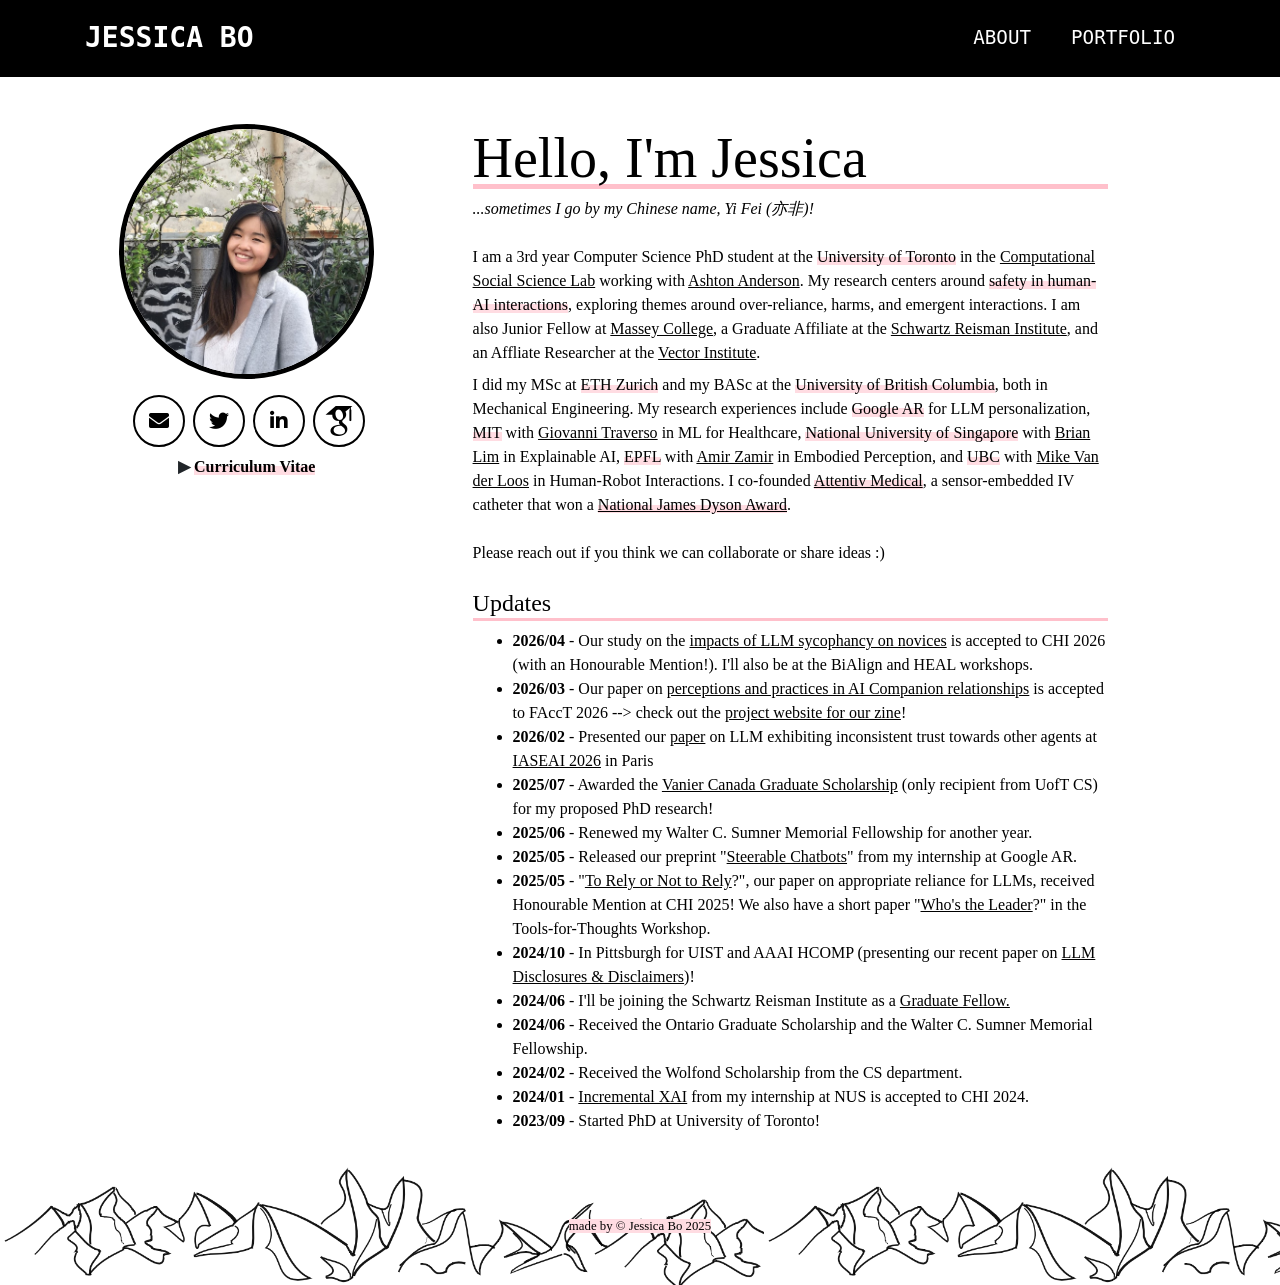
==== commit 080c8169: "CHI & Facct updates" ====
--- a/index.html
+++ b/index.html
@@ -103,9 +103,9 @@
           <div>
             <h3 class="masthead-subheading mt-4">Updates</h3>
               <ul>
+                <li><b>2026/04</b> - Our study on the <a href="https://arxiv.org/abs/2510.03667" target="blank" class="font-underline">impacts of LLM sycophancy on novices</a> is accepted to CHI 2026 (with an Honourable Mention!). I'll also be at the BiAlign and HEAL workshops.</li>
+                <li><b>2026/03</b> - Our paper on <a href="https://arxiv.org/abs/2601.13188" target="blank" class="font-underline">perceptions and practices in AI Companion relationships</a> is accepted to FAccT 2026 --> check out the <a href="https://zxnnic.github.io/ai-companion" target="blank" class="font-underline">project website for our zine</a>!</li>
                 <li><b>2026/02</b> - Presented our <a href="https://arxiv.org/abs/2602.22070" target="blank" class="font-underline">paper</a> on LLM exhibiting inconsistent trust towards other agents at <a href="iaseai.org/our-programs/iaseai26" target="blank" class="font-underline">IASEAI 2026</a> in Paris</li>
-                <li><b>2026/01</b> - Our <a href="https://arxiv.org/abs/2510.03667" target="blank" class="font-underline">study</a> on the impacts of LLM sycophancy on novices is accepted to CHI 2026 </li>
-                <li><b>2026/01</b> - Released our <a href="https://arxiv.org/abs/2601.13188" target="blank" class="font-underline">preprint</a> on perceptions and practices within AI Companion relationships --> check out the <a href="https://zxnnic.github.io/ai-companion" target="blank" class="font-underline">project website for our zine</a>!</li>
                 <li><b>2025/07</b> - Awarded the <a href="https://vanier.gc.ca/en/scholar_search-chercheur_recherche_2025.html" target="blank" class="font-underline">Vanier Canada Graduate Scholarship</a> (only recipient from UofT CS) for my proposed PhD research!</li>
                 <li><b>2025/06</b> - Renewed my Walter C. Sumner Memorial Fellowship for another year.</li>
                 <li><b>2025/05</b> - Released our preprint "<a href="https://arxiv.org/abs/2505.04260" target="blank" class="font-underline">Steerable Chatbots</a>" from my internship at Google AR.</li>
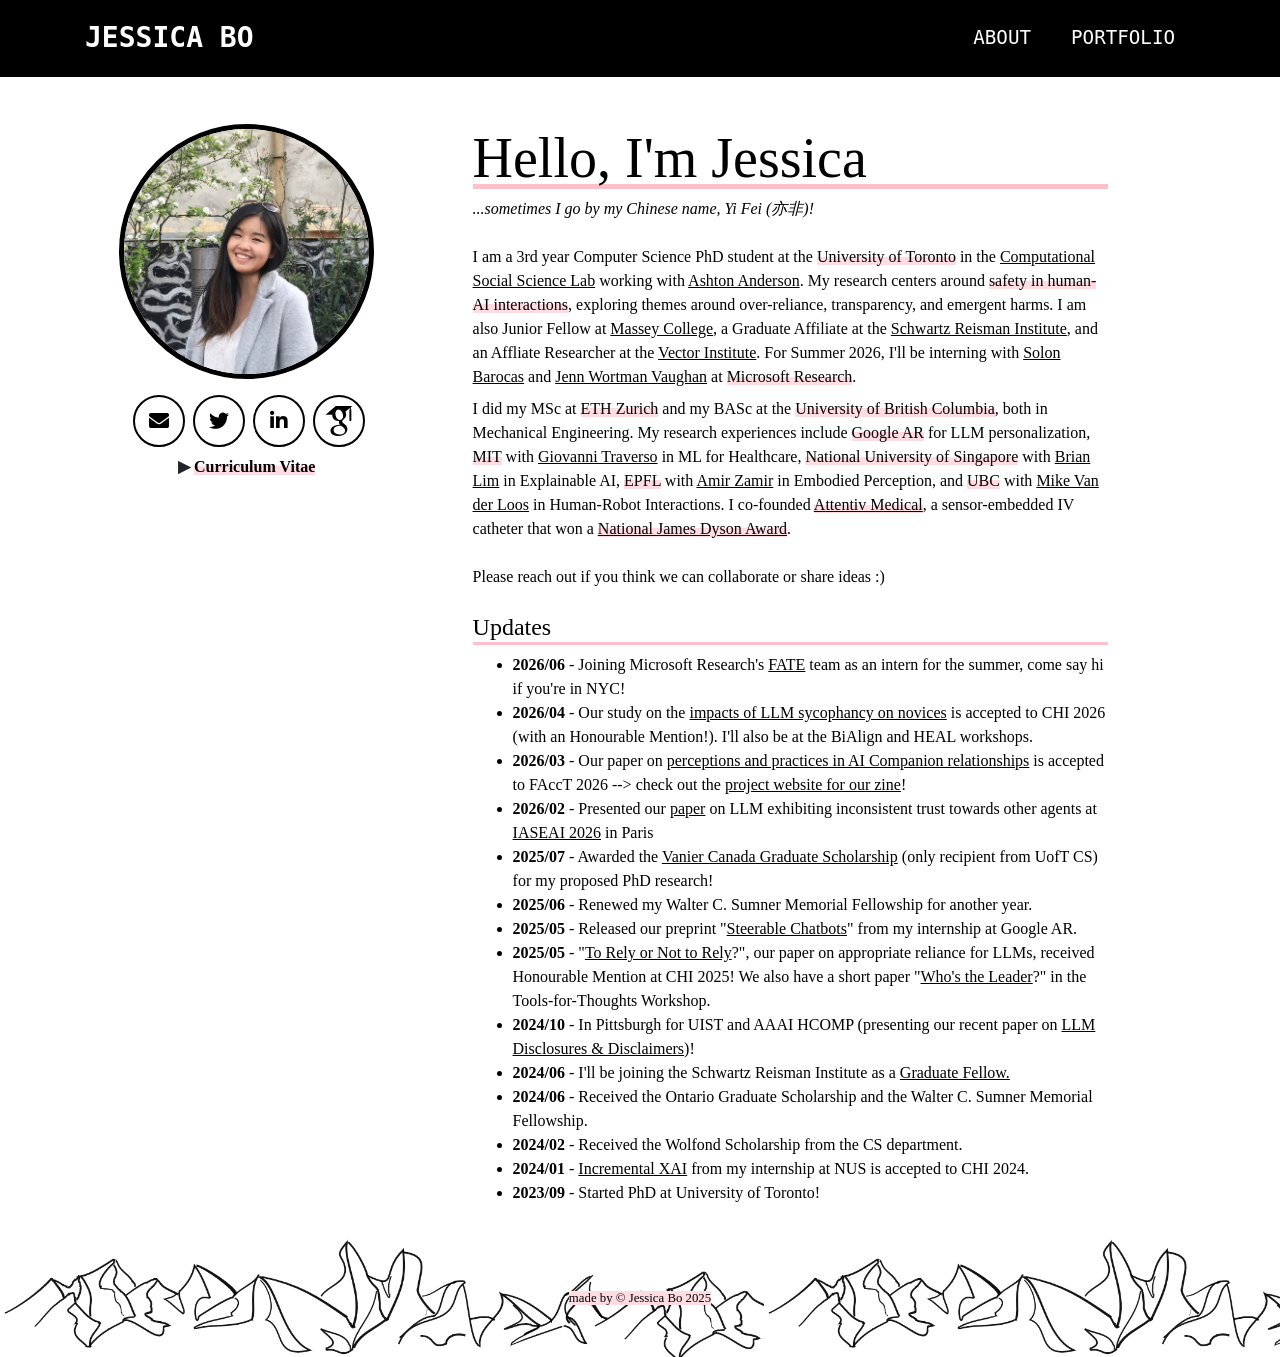
==== commit 6bf547f9: "MSR updates" ====
--- a/index.html
+++ b/index.html
@@ -92,7 +92,7 @@
         <div class="col-md-7 element text-left text-black">
           <h2 class="masthead-heading mt-2">Hello, I'm Jessica </h2>
           <p><i>...sometimes I go by my Chinese name, Yi Fei (亦非)!</i></p>
-          <p class="mt-4"> I am a 3rd year Computer Science PhD student at the <highlight>University of Toronto</highlight> in the <a href="https://csslab.cs.toronto.edu/" target="blank" class="font-underline">Computational Social Science Lab</a> working with <a href="https://www.cs.toronto.edu/~ashton/" target="_blank" class="font-underline">Ashton Anderson</a>. My research centers around <highlight>safety in human-AI interactions</highlight>, exploring themes around over-reliance, harms, and emergent interactions. I am also Junior Fellow at <a href="https://www.masseycollege.ca/" target="blank" class="font-underline">Massey College</a>, a Graduate Affiliate at the <a href="https://srinstitute.utoronto.ca/" target="blank" class="font-underline">Schwartz Reisman Institute</a>, and an Affliate Researcher at the <a href="https://vectorinstitute.ai/" target="blank" class="font-underline">Vector Institute</a>. 
+          <p class="mt-4"> I am a 3rd year Computer Science PhD student at the <highlight>University of Toronto</highlight> in the <a href="https://csslab.cs.toronto.edu/" target="blank" class="font-underline">Computational Social Science Lab</a> working with <a href="https://www.cs.toronto.edu/~ashton/" target="_blank" class="font-underline">Ashton Anderson</a>. My research centers around <highlight>safety in human-AI interactions</highlight>, exploring themes around over-reliance, transparency, and emergent harms. I am also Junior Fellow at <a href="https://www.masseycollege.ca/" target="blank" class="font-underline">Massey College</a>, a Graduate Affiliate at the <a href="https://srinstitute.utoronto.ca/" target="blank" class="font-underline">Schwartz Reisman Institute</a>, and an Affliate Researcher at the <a href="https://vectorinstitute.ai/" target="blank" class="font-underline">Vector Institute</a>. For Summer 2026, I'll be interning with <a href="https://www.microsoft.com/en-us/research/people/solon/" target="blank" class="font-underline">Solon Barocas</a> and <a href="https://www.microsoft.com/en-us/research/people/jenn/" target="blank" class="font-underline">Jenn Wortman Vaughan</a> at <highlight>Microsoft Research</highlight>.
 
           <p >I did my MSc at <highlight>ETH Zurich</highlight> and my BASc at the <highlight>University of British Columbia</highlight>, both in Mechanical Engineering. My research experiences include <highlight>Google AR</highlight> for LLM personalization, <highlight>MIT</highlight> with <a href="https://meche.mit.edu/people/faculty/cgt20@mit.edu" target="_blank" class="font-underline">Giovanni Traverso</a> in ML for Healthcare, <highlight>National University of Singapore</highlight> with <a href="https://www.brianlim.net/" target="_blank" class="font-underline">Brian Lim</a> in Explainable AI, <highlight>EPFL</highlight> with <a href="https://vilab.epfl.ch/" target="_blank" class="font-underline">Amir Zamir</a> in Embodied Perception, and <highlight>UBC</highlight> with <a href="https://caris.mech.ubc.ca/" class="font-underline">Mike Van der Loos</a> in Human-Robot Interactions. 
            I co-founded <a href="https://www.attentivmedical.com/" target="_blank" class="font-underline"><highlight>Attentiv Medical</highlight></a>, a sensor-embedded IV catheter that won a <a href="https://www.dysoncanada.ca/en/newsroom/overview/press-release/2020-james-dyson-award-winner" target="_blank" class="font-underline"><highlight>National James Dyson Award</highlight></a>. 
@@ -103,6 +103,7 @@
           <div>
             <h3 class="masthead-subheading mt-4">Updates</h3>
               <ul>
+                <li><b>2026/06</b> - Joining Microsoft Research's <a href="https://www.microsoft.com/en-us/research/theme/fate/" target="blank" class="font-underline">FATE</a> team as an intern for the summer, come say hi if you're in NYC!</li>
                 <li><b>2026/04</b> - Our study on the <a href="https://arxiv.org/abs/2510.03667" target="blank" class="font-underline">impacts of LLM sycophancy on novices</a> is accepted to CHI 2026 (with an Honourable Mention!). I'll also be at the BiAlign and HEAL workshops.</li>
                 <li><b>2026/03</b> - Our paper on <a href="https://arxiv.org/abs/2601.13188" target="blank" class="font-underline">perceptions and practices in AI Companion relationships</a> is accepted to FAccT 2026 --> check out the <a href="https://zxnnic.github.io/ai-companion" target="blank" class="font-underline">project website for our zine</a>!</li>
                 <li><b>2026/02</b> - Presented our <a href="https://arxiv.org/abs/2602.22070" target="blank" class="font-underline">paper</a> on LLM exhibiting inconsistent trust towards other agents at <a href="iaseai.org/our-programs/iaseai26" target="blank" class="font-underline">IASEAI 2026</a> in Paris</li>
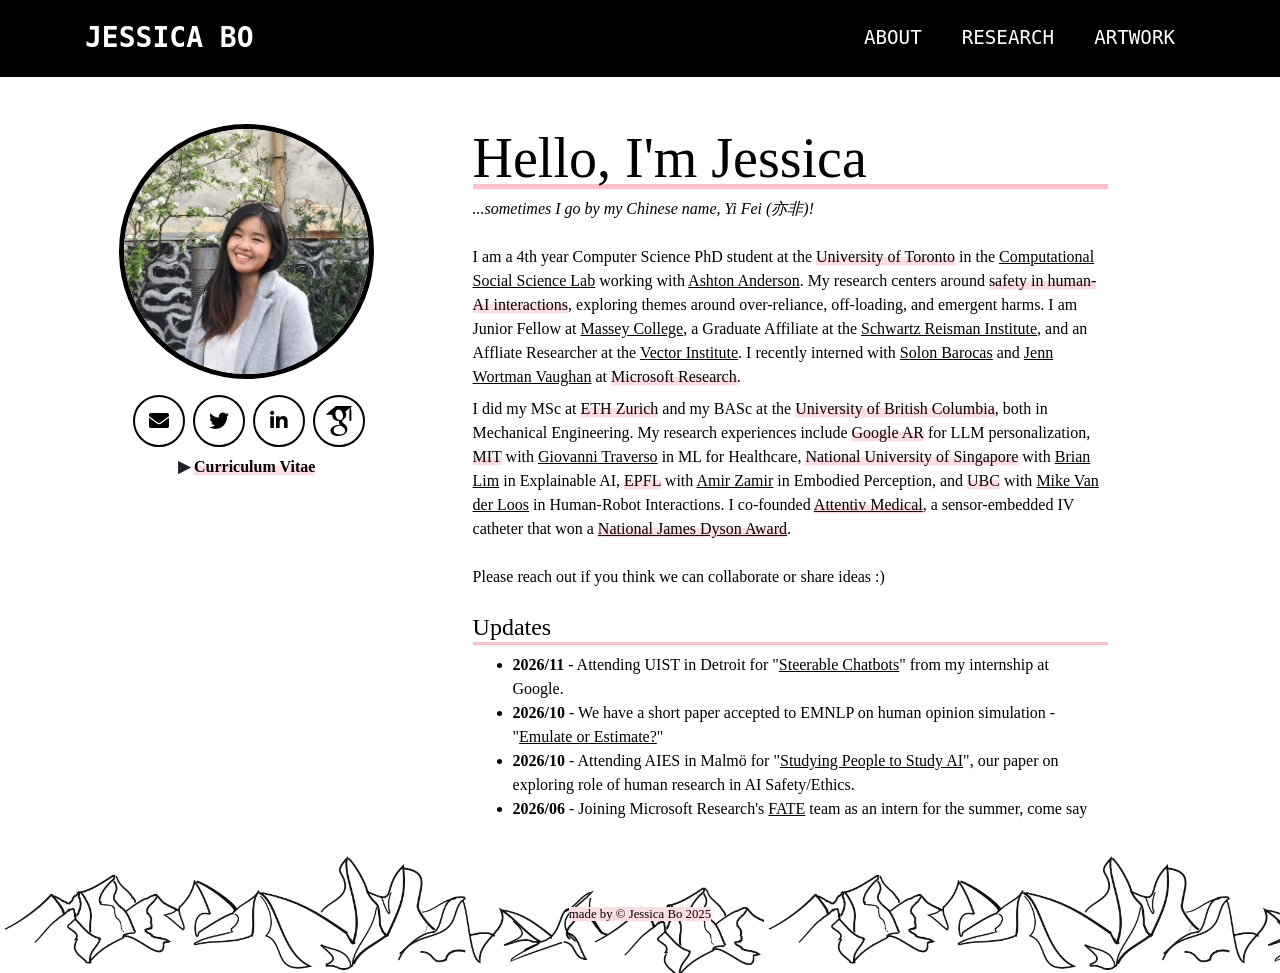
==== commit 71d4bb77: "publications update!" ====
--- a/index.html
+++ b/index.html
@@ -44,7 +44,10 @@
             <a class="nav-link py-3 px-0 px-lg-3 rounded js-scroll-trigger large" href="index.html">About</a>
           </li>
           <li class="nav-item mx-0 mx-lg-1">
-            <a class="nav-link py-3 px-0 px-lg-3 rounded js-scroll-trigger large" href="portfolio.html">Portfolio</a>
+            <a class="nav-link py-3 px-0 px-lg-3 rounded js-scroll-trigger large" href="research.html">Research</a>
+          </li>
+          <li class="nav-item mx-0 mx-lg-1">
+            <a class="nav-link py-3 px-0 px-lg-3 rounded js-scroll-trigger large" href="portfolio.html">Artwork</a>
           </li>
         </ul>
       </div>
@@ -92,7 +95,7 @@
         <div class="col-md-7 element text-left text-black">
           <h2 class="masthead-heading mt-2">Hello, I'm Jessica </h2>
           <p><i>...sometimes I go by my Chinese name, Yi Fei (亦非)!</i></p>
-          <p class="mt-4"> I am a 3rd year Computer Science PhD student at the <highlight>University of Toronto</highlight> in the <a href="https://csslab.cs.toronto.edu/" target="blank" class="font-underline">Computational Social Science Lab</a> working with <a href="https://www.cs.toronto.edu/~ashton/" target="_blank" class="font-underline">Ashton Anderson</a>. My research centers around <highlight>safety in human-AI interactions</highlight>, exploring themes around over-reliance, transparency, and emergent harms. I am also Junior Fellow at <a href="https://www.masseycollege.ca/" target="blank" class="font-underline">Massey College</a>, a Graduate Affiliate at the <a href="https://srinstitute.utoronto.ca/" target="blank" class="font-underline">Schwartz Reisman Institute</a>, and an Affliate Researcher at the <a href="https://vectorinstitute.ai/" target="blank" class="font-underline">Vector Institute</a>. For Summer 2026, I'll be interning with <a href="https://www.microsoft.com/en-us/research/people/solon/" target="blank" class="font-underline">Solon Barocas</a> and <a href="https://www.microsoft.com/en-us/research/people/jenn/" target="blank" class="font-underline">Jenn Wortman Vaughan</a> at <highlight>Microsoft Research</highlight>.
+          <p class="mt-4"> I am a 4th year Computer Science PhD student at the <highlight>University of Toronto</highlight> in the <a href="https://csslab.cs.toronto.edu/" target="blank" class="font-underline">Computational Social Science Lab</a> working with <a href="https://www.cs.toronto.edu/~ashton/" target="_blank" class="font-underline">Ashton Anderson</a>. My research centers around <highlight>safety in human-AI interactions</highlight>, exploring themes around over-reliance, off-loading, and emergent harms. I am Junior Fellow at <a href="https://www.masseycollege.ca/" target="blank" class="font-underline">Massey College</a>, a Graduate Affiliate at the <a href="https://srinstitute.utoronto.ca/" target="blank" class="font-underline">Schwartz Reisman Institute</a>, and an Affliate Researcher at the <a href="https://vectorinstitute.ai/" target="blank" class="font-underline">Vector Institute</a>. I recently interned with <a href="https://www.microsoft.com/en-us/research/people/solon/" target="blank" class="font-underline">Solon Barocas</a> and <a href="https://www.microsoft.com/en-us/research/people/jenn/" target="blank" class="font-underline">Jenn Wortman Vaughan</a> at <highlight>Microsoft Research</highlight>.
 
           <p >I did my MSc at <highlight>ETH Zurich</highlight> and my BASc at the <highlight>University of British Columbia</highlight>, both in Mechanical Engineering. My research experiences include <highlight>Google AR</highlight> for LLM personalization, <highlight>MIT</highlight> with <a href="https://meche.mit.edu/people/faculty/cgt20@mit.edu" target="_blank" class="font-underline">Giovanni Traverso</a> in ML for Healthcare, <highlight>National University of Singapore</highlight> with <a href="https://www.brianlim.net/" target="_blank" class="font-underline">Brian Lim</a> in Explainable AI, <highlight>EPFL</highlight> with <a href="https://vilab.epfl.ch/" target="_blank" class="font-underline">Amir Zamir</a> in Embodied Perception, and <highlight>UBC</highlight> with <a href="https://caris.mech.ubc.ca/" class="font-underline">Mike Van der Loos</a> in Human-Robot Interactions. 
            I co-founded <a href="https://www.attentivmedical.com/" target="_blank" class="font-underline"><highlight>Attentiv Medical</highlight></a>, a sensor-embedded IV catheter that won a <a href="https://www.dysoncanada.ca/en/newsroom/overview/press-release/2020-james-dyson-award-winner" target="_blank" class="font-underline"><highlight>National James Dyson Award</highlight></a>. 
@@ -102,14 +105,16 @@
 
           <div>
             <h3 class="masthead-subheading mt-4">Updates</h3>
-              <ul>
+              <ul class="updates-list">
+                <li><b>2026/11</b> - Attending UIST in Detroit for "<a href="https://arxiv.org/abs/2505.04260" target="blank" class="font-underline">Steerable Chatbots</a>" from my internship at Google.</li>
+                <li><b>2026/10</b> - We have a short paper accepted to EMNLP on human opinion simulation - "<a href="https://aclanthology.org/2026.findings-emnlp.1379/" target="blank" class="font-underline">Emulate or Estimate?</a>"</li>
+                <li><b>2026/10</b> - Attending AIES in Malmö for "<a href="https://arxiv.org/abs/2608.05656" target="blank" class="font-underline">Studying People to Study AI</a>", our paper on exploring role of human research in AI Safety/Ethics.</li>
                 <li><b>2026/06</b> - Joining Microsoft Research's <a href="https://www.microsoft.com/en-us/research/theme/fate/" target="blank" class="font-underline">FATE</a> team as an intern for the summer, come say hi if you're in NYC!</li>
                 <li><b>2026/04</b> - Our study on the <a href="https://arxiv.org/abs/2510.03667" target="blank" class="font-underline">impacts of LLM sycophancy on novices</a> is accepted to CHI 2026 (with an Honourable Mention!). I'll also be at the BiAlign and HEAL workshops.</li>
                 <li><b>2026/03</b> - Our paper on <a href="https://arxiv.org/abs/2601.13188" target="blank" class="font-underline">perceptions and practices in AI Companion relationships</a> is accepted to FAccT 2026 --> check out the <a href="https://zxnnic.github.io/ai-companion" target="blank" class="font-underline">project website for our zine</a>!</li>
                 <li><b>2026/02</b> - Presented our <a href="https://arxiv.org/abs/2602.22070" target="blank" class="font-underline">paper</a> on LLM exhibiting inconsistent trust towards other agents at <a href="iaseai.org/our-programs/iaseai26" target="blank" class="font-underline">IASEAI 2026</a> in Paris</li>
                 <li><b>2025/07</b> - Awarded the <a href="https://vanier.gc.ca/en/scholar_search-chercheur_recherche_2025.html" target="blank" class="font-underline">Vanier Canada Graduate Scholarship</a> (only recipient from UofT CS) for my proposed PhD research!</li>
                 <li><b>2025/06</b> - Renewed my Walter C. Sumner Memorial Fellowship for another year.</li>
-                <li><b>2025/05</b> - Released our preprint "<a href="https://arxiv.org/abs/2505.04260" target="blank" class="font-underline">Steerable Chatbots</a>" from my internship at Google AR.</li>
                 <li><b>2025/05</b> - "<a href="https://arxiv.org/abs/2412.15584" target="blank" class="font-underline">To Rely or Not to Rely</a>?", our paper on appropriate reliance for LLMs, received Honourable Mention at CHI 2025! We also have a short paper "<a href="https://arxiv.org/pdf/2505.08063" target="blank" class="font-underline">Who's the Leader</a>?" in the Tools-for-Thoughts Workshop.</li>
                 <li><b>2024/10</b> - In Pittsburgh for UIST and AAAI HCOMP (presenting our recent paper on <a href="https://papers.ssrn.com/sol3/papers.cfm?abstract_id=4940162" target="blank" class="font-underline">LLM Disclosures & Disclaimers</a>)!</li>
                 <li><b>2024/06</b> - I'll be joining the Schwartz Reisman Institute as a <a href="https://srinstitute.utoronto.ca/news/sri-announces-2024-fellowship-recipients" target="blank" class="font-underline">Graduate Fellow.</a></li>
